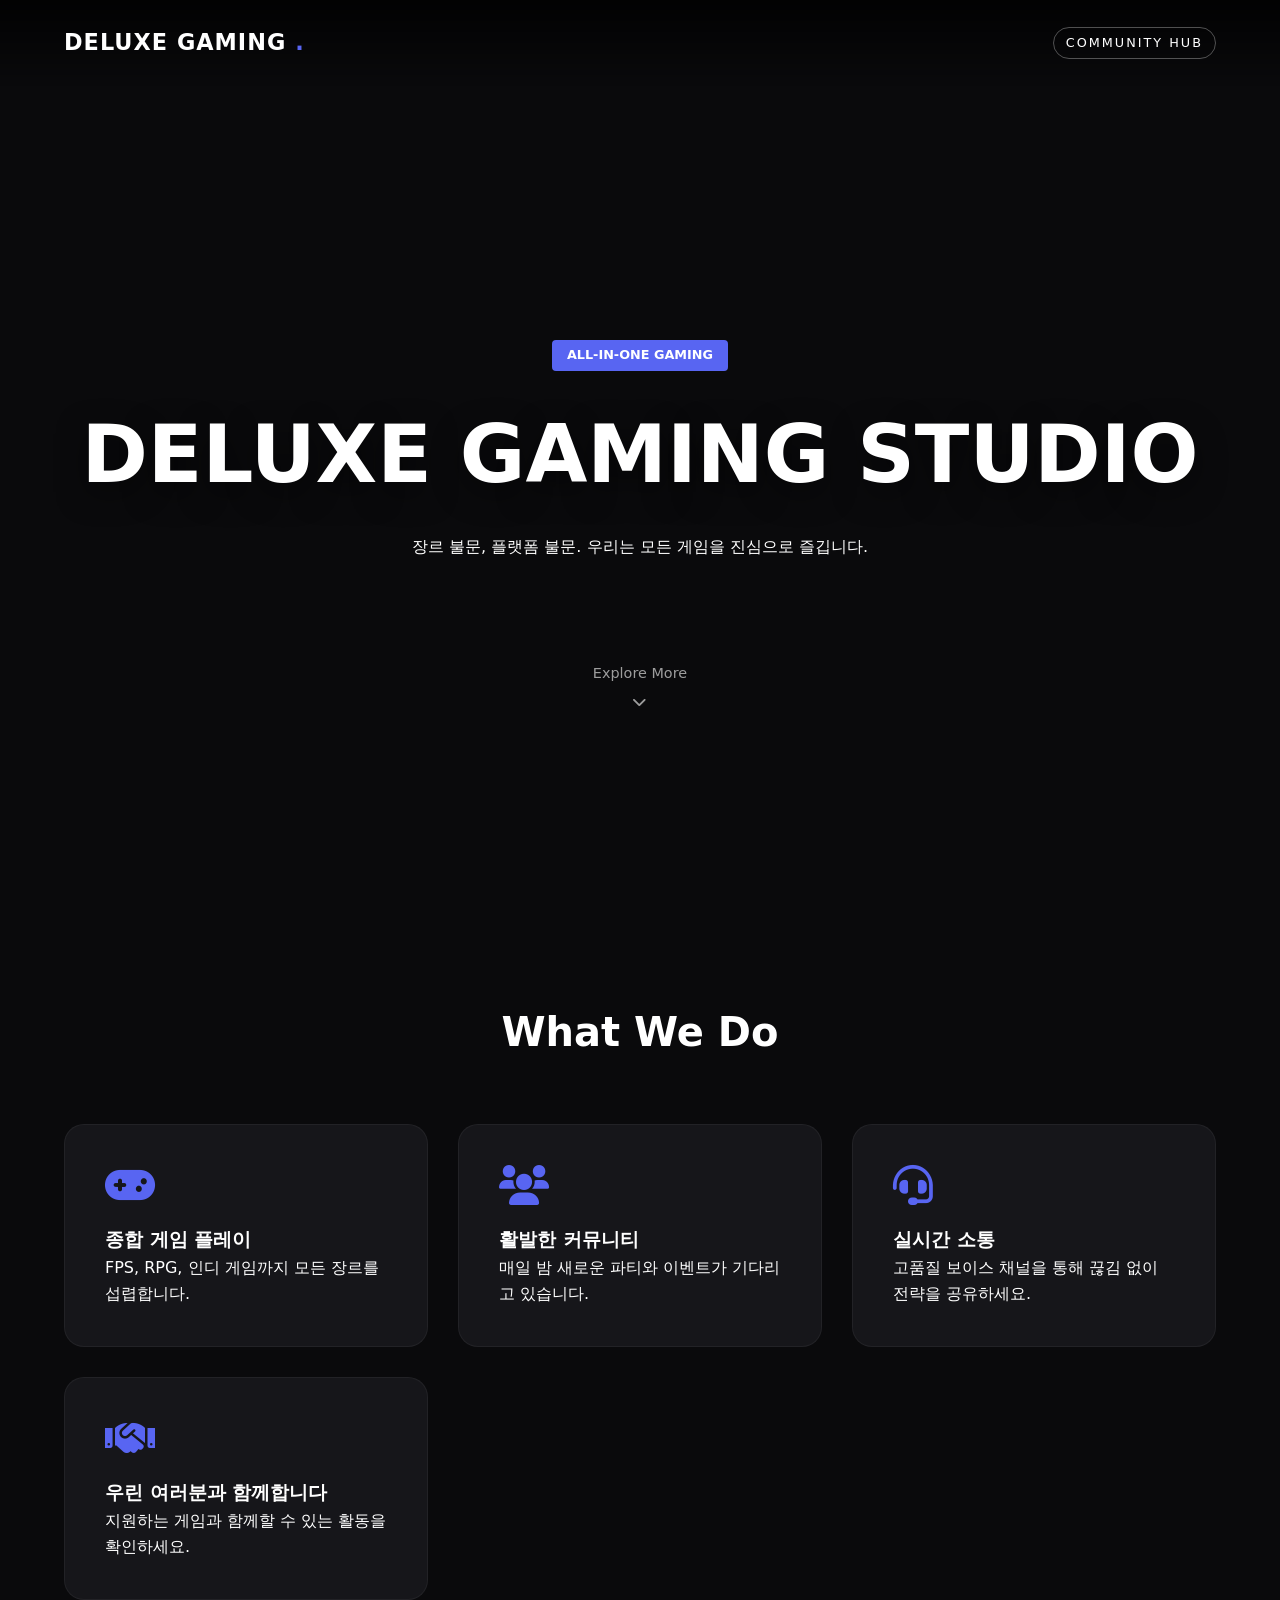
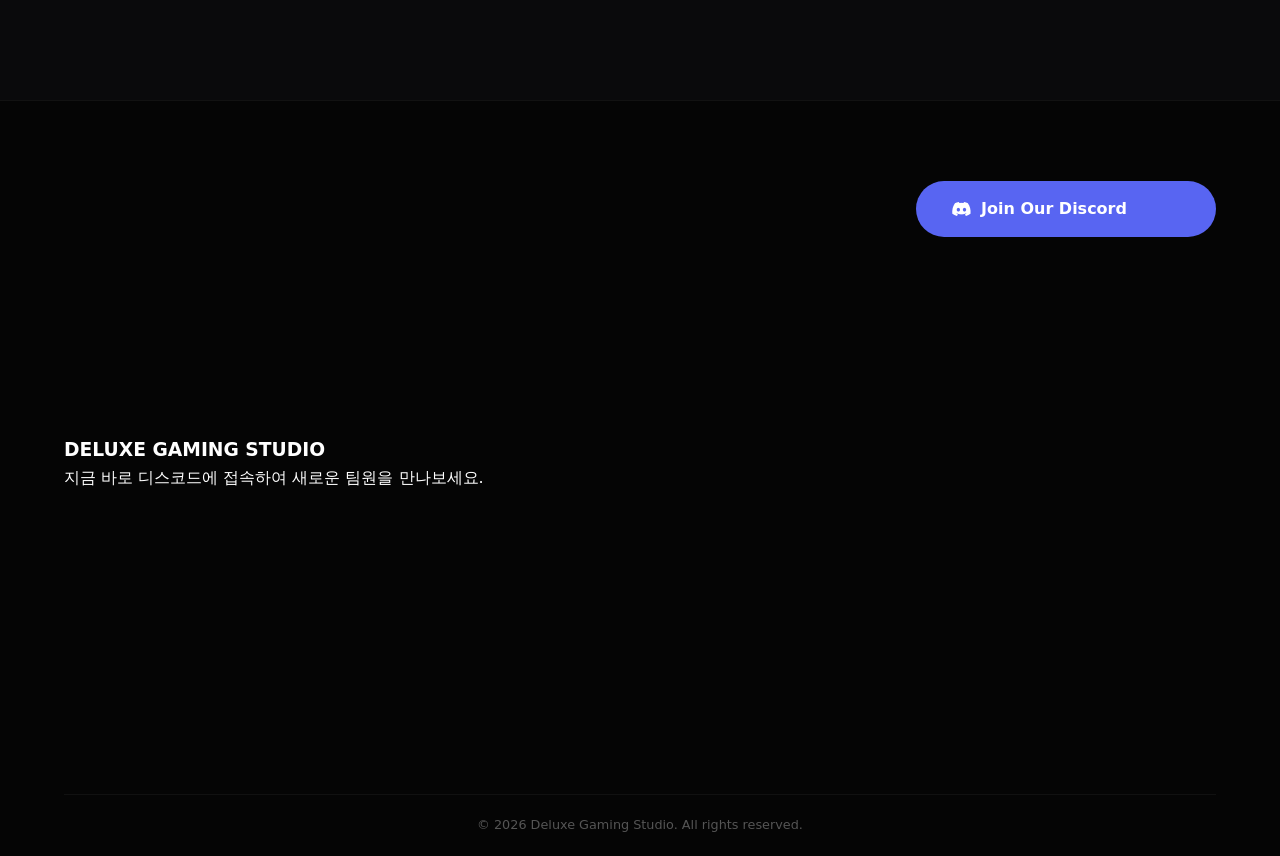
==== index.html @ 9970c363 "ㅎ 되겠냐" ====
<!DOCTYPE html>
<html lang="ko">
<head>
    <meta charset="UTF-8">
    <meta name="viewport" content="width=device-width, initial-scale=1.0">
    <title>디럭스 게이밍 스튜디오</title>
    
    <meta property="og:title" content="디럭스 게이밍 스튜디오" />
    <meta property="og:description" content="다양한 게임을 함께 즐기는 종합 게임 공간, 디럭스 게이밍 스튜디오입니다." />
    <meta property="og:type" content="website" />
    <meta property="og:url" content="https://koed3.github.io" />
    <meta name="theme-color" content="#5865F2">

    <link rel="stylesheet" href="style.css">
    <link rel="stylesheet" href="https://cdnjs.cloudflare.com/ajax/libs/font-awesome/6.0.0/css/all.min.css">
    <link rel="icon" href="favicon.ico" type="image/x-icon">
</head>
<body>

    <header>
        <nav>
            <div class="logo">DELUXE GAMING <span class="dot">.</span></div>
            <div class="nav-status">COMMUNITY HUB</div>
        </nav>
    </header>

    <main>
        <section class="hero">
            <div class="video-container">
                <video autoplay muted loop playsinline id="bg-video">
                    <source src="lv_0_20260501122159.mp4" type="video/mp4">
                </video>
                <div class="overlay"></div>
            </div>
            
            <div class="hero-content">
                <div class="badge fade-in">ALL-IN-ONE GAMING</div>
                <h1 class="reveal-text">DELUXE GAMING STUDIO</h1>
                <p class="fade-in">장르 불문, 플랫폼 불문. 우리는 모든 게임을 진심으로 즐깁니다.</p>
                <div class="scroll-indicator">
                    <span>Explore More</span>
                    <i class="fa-solid fa-chevron-down"></i>
                </div>
            </div>
        </section>

        <section class="features">
            <div class="container">
                <h2 class="section-title">What We Do</h2>
                <div class="feature-grid">
                    <div class="feature-card">
                        <i class="fa-solid fa-gamepad"></i>
                        <h3>종합 게임 플레이</h3>
                        <p>FPS, RPG, 인디 게임까지 모든 장르를 섭렵합니다.</p>
                    </div>
                    <div class="feature-card">
                        <i class="fa-solid fa-users"></i>
                        <h3>활발한 커뮤니티</h3>
                        <p>매일 밤 새로운 파티와 이벤트가 기다리고 있습니다.</p>
                    </div>
                    <div class="feature-card">
                        <i class="fa-solid fa-headset"></i>
                        <h3>실시간 소통</h3>
                        <p>고품질 보이스 채널을 통해 끊김 없이 전략을 공유하세요.</p>
                    </div>
                    <a class="feature-card feature-link" href="support.html">
                        <i class="fa-solid fa-handshake"></i>
                        <h3>우린 여러분과 함께합니다</h3>
                        <p>지원하는 게임과 함께할 수 있는 활동을 확인하세요.</p>
                    </a>
                </div>
            </div>
        </section>
    </main>

    <footer>
        <div class="footer-container">
            <div class="footer-info">
                <h3>DELUXE GAMING STUDIO</h3>
                <p>지금 바로 디스코드에 접속하여 새로운 팀원을 만나보세요.</p>
            </div>
            <div class="footer-cta">
                <a href="https://koed3.github.io/discord" class="discord-btn" target="_blank">
                    <i class="fab fa-discord"></i> Join Our Discord
                </a>
                <iframe src="https://discord.com/widget?id=1499613298172366951&theme=dark" style="width: 100%; max-width: 350px;" height="500" allowtransparency="true" frameborder="0" sandbox="allow-popups allow-popups-to-escape-sandbox allow-same-origin allow-scripts"></iframe>
            </div>
        </div>
        <div class="footer-bottom">
            <p>&copy; 2026 Deluxe Gaming Studio. All rights reserved.</p>
        </div>
    </footer>

    <script src="script.js"></script>
</body>
</html>
---- style.css ----
:root {
    --primary-color: #5865F2;
    --accent-color: #00d4ff;
    --bg-dark: #0a0a0c;
    --card-bg: #16161a;
}

* {
    margin: 0;
    padding: 0;
    box-sizing: border-box;
    font-family: 'Pretendard', -apple-system, BlinkMacSystemFont, system-ui, Roboto, sans-serif;
}

body {
    background-color: var(--bg-dark);
    color: #fff;
    line-height: 1.6;
}

/* Header */
header {
    position: fixed;
    top: 0;
    width: 100%;
    padding: 25px 5%;
    z-index: 1000;
    background: linear-gradient(to bottom, rgba(0,0,0,0.8), transparent);
}

nav {
    display: flex;
    justify-content: space-between;
    align-items: center;
}

.logo {
    font-size: 1.4rem;
    font-weight: 800;
    letter-spacing: 1px;
}

.logo-link {
    color: #fff;
    text-decoration: none;
}

.logo .dot { color: var(--primary-color); }

.nav-status {
    font-size: 0.8rem;
    letter-spacing: 2px;
    padding: 5px 12px;
    border: 1px solid rgba(255,255,255,0.3);
    border-radius: 20px;
}

/* Hero Section */
.hero {
    position: relative;
    height: 100vh;
    display: flex;
    align-items: center;
    justify-content: center;
    overflow: hidden;
}

.video-container {
    position: absolute;
    width: 100%;
    height: 100%;
}

#bg-video {
    width: 100%;
    height: 100%;
    object-fit: cover;
    filter: brightness(0.6);
}

.overlay {
    position: absolute;
    inset: 0;
    background: linear-gradient(0deg, var(--bg-dark) 0%, transparent 50%);
}

.hero-content {
    position: relative;
    z-index: 10;
    text-align: center;
}

.badge {
    display: inline-block;
    background: var(--primary-color);
    padding: 5px 15px;
    border-radius: 4px;
    font-size: 0.8rem;
    font-weight: bold;
    margin-bottom: 20px;
}

.reveal-text {
    font-size: clamp(2.5rem, 8vw, 5rem);
    font-weight: 900;
    margin-bottom: 15px;
    text-shadow: 0 10px 30px rgba(0,0,0,0.5);
}

.scroll-indicator {
    position: absolute;
    bottom: -150px;
    left: 50%;
    transform: translateX(-50%);
    animation: bounce 2s infinite;
    display: flex;
    flex-direction: column;
    gap: 10px;
    font-size: 0.9rem;
    color: rgba(255,255,255,0.6);
}

/* Features */
.features {
    padding: 100px 5%;
}

.section-title {
    text-align: center;
    font-size: 2.5rem;
    margin-bottom: 60px;
}

.feature-grid {
    display: grid;
    grid-template-columns: repeat(auto-fit, minmax(280px, 1fr));
    gap: 30px;
    max-width: 1200px;
    margin: 0 auto;
}

.feature-card {
    background: var(--card-bg);
    padding: 40px;
    border-radius: 20px;
    transition: 0.4s;
    border: 1px solid rgba(255,255,255,0.05);
}

.feature-link {
    display: block;
    color: #fff;
    text-decoration: none;
    cursor: pointer;
}

.feature-card:hover {
    transform: translateY(-10px);
    border-color: var(--primary-color);
    box-shadow: 0 10px 30px rgba(88, 101, 242, 0.2);
}

.feature-card i {
    font-size: 2.5rem;
    color: var(--primary-color);
    margin-bottom: 20px;
}

.container {
    width: 100%;
    max-width: 1200px;
    margin: 0 auto;
}

.sub-hero {
    min-height: 58vh;
    display: flex;
    align-items: center;
    padding: 150px 5% 80px;
    background:
        linear-gradient(135deg, rgba(88, 101, 242, 0.25), rgba(0, 212, 255, 0.08)),
        radial-gradient(circle at top right, rgba(0, 212, 255, 0.2), transparent 30%),
        var(--bg-dark);
}

.sub-hero h1 {
    font-size: clamp(2.3rem, 7vw, 4.8rem);
    line-height: 1.1;
    margin-bottom: 20px;
}

.sub-hero p {
    max-width: 720px;
    font-size: 1.15rem;
    color: rgba(255,255,255,0.78);
}

.support-section {
    padding: 90px 5%;
}

.game-grid {
    display: grid;
    grid-template-columns: repeat(auto-fit, minmax(240px, 1fr));
    gap: 24px;
}

.game-card {
    min-height: 210px;
    background: var(--card-bg);
    border: 1px solid rgba(255,255,255,0.06);
    border-radius: 18px;
    padding: 32px;
    transition: 0.3s;
}

.game-card:hover {
    transform: translateY(-6px);
    border-color: rgba(0, 212, 255, 0.45);
}

.game-card i {
    color: var(--accent-color);
    font-size: 2rem;
    margin-bottom: 20px;
}

.game-card h3 {
    margin-bottom: 10px;
}

.game-card p {
    color: rgba(255,255,255,0.68);
}

.support-actions {
    display: flex;
    flex-wrap: wrap;
    gap: 16px;
    justify-content: center;
    margin-top: 46px;
}

.secondary-btn {
    display: flex;
    align-items: center;
    gap: 10px;
    color: #fff;
    text-decoration: none;
    padding: 15px 28px;
    border: 1px solid rgba(255,255,255,0.18);
    border-radius: 50px;
    font-weight: bold;
    transition: 0.3s;
}

.secondary-btn:hover {
    border-color: var(--accent-color);
    color: var(--accent-color);
}

/* Footer */
footer {
    background: #050505;
    padding: 80px 5% 20px;
    border-top: 1px solid rgba(255,255,255,0.05);
}

.footer-container {
    display: flex;
    justify-content: space-between;
    align-items: center;
    max-width: 1200px;
    margin: 0 auto 50px;
    flex-wrap: wrap;
    gap: 30px;
}

.discord-btn {
    display: flex;
    align-items: center;
    gap: 10px;
    background: #5865F2;
    color: white;
    text-decoration: none;
    padding: 15px 35px;
    border-radius: 50px;
    font-weight: bold;
    transition: 0.3s;
}

.discord-btn:hover {
    background: #4752c4;
    transform: scale(1.05);
}

.footer-bottom {
    text-align: center;
    font-size: 0.8rem;
    color: #555;
    border-top: 1px solid #111;
    padding-top: 20px;
}

/* Animations */
@keyframes bounce {
    0%, 20%, 50%, 80%, 100% {transform: translateY(0) translateX(-50%);}
    40% {transform: translateY(-10px) translateX(-50%);}
    60% {transform: translateY(-5px) translateX(-50%);}
}

.reveal-text, .fade-in {
    opacity: 0;
    transform: translateY(20px);
    transition: 1s ease-out;
}

.active {
    opacity: 1;
    transform: translateY(0);
}
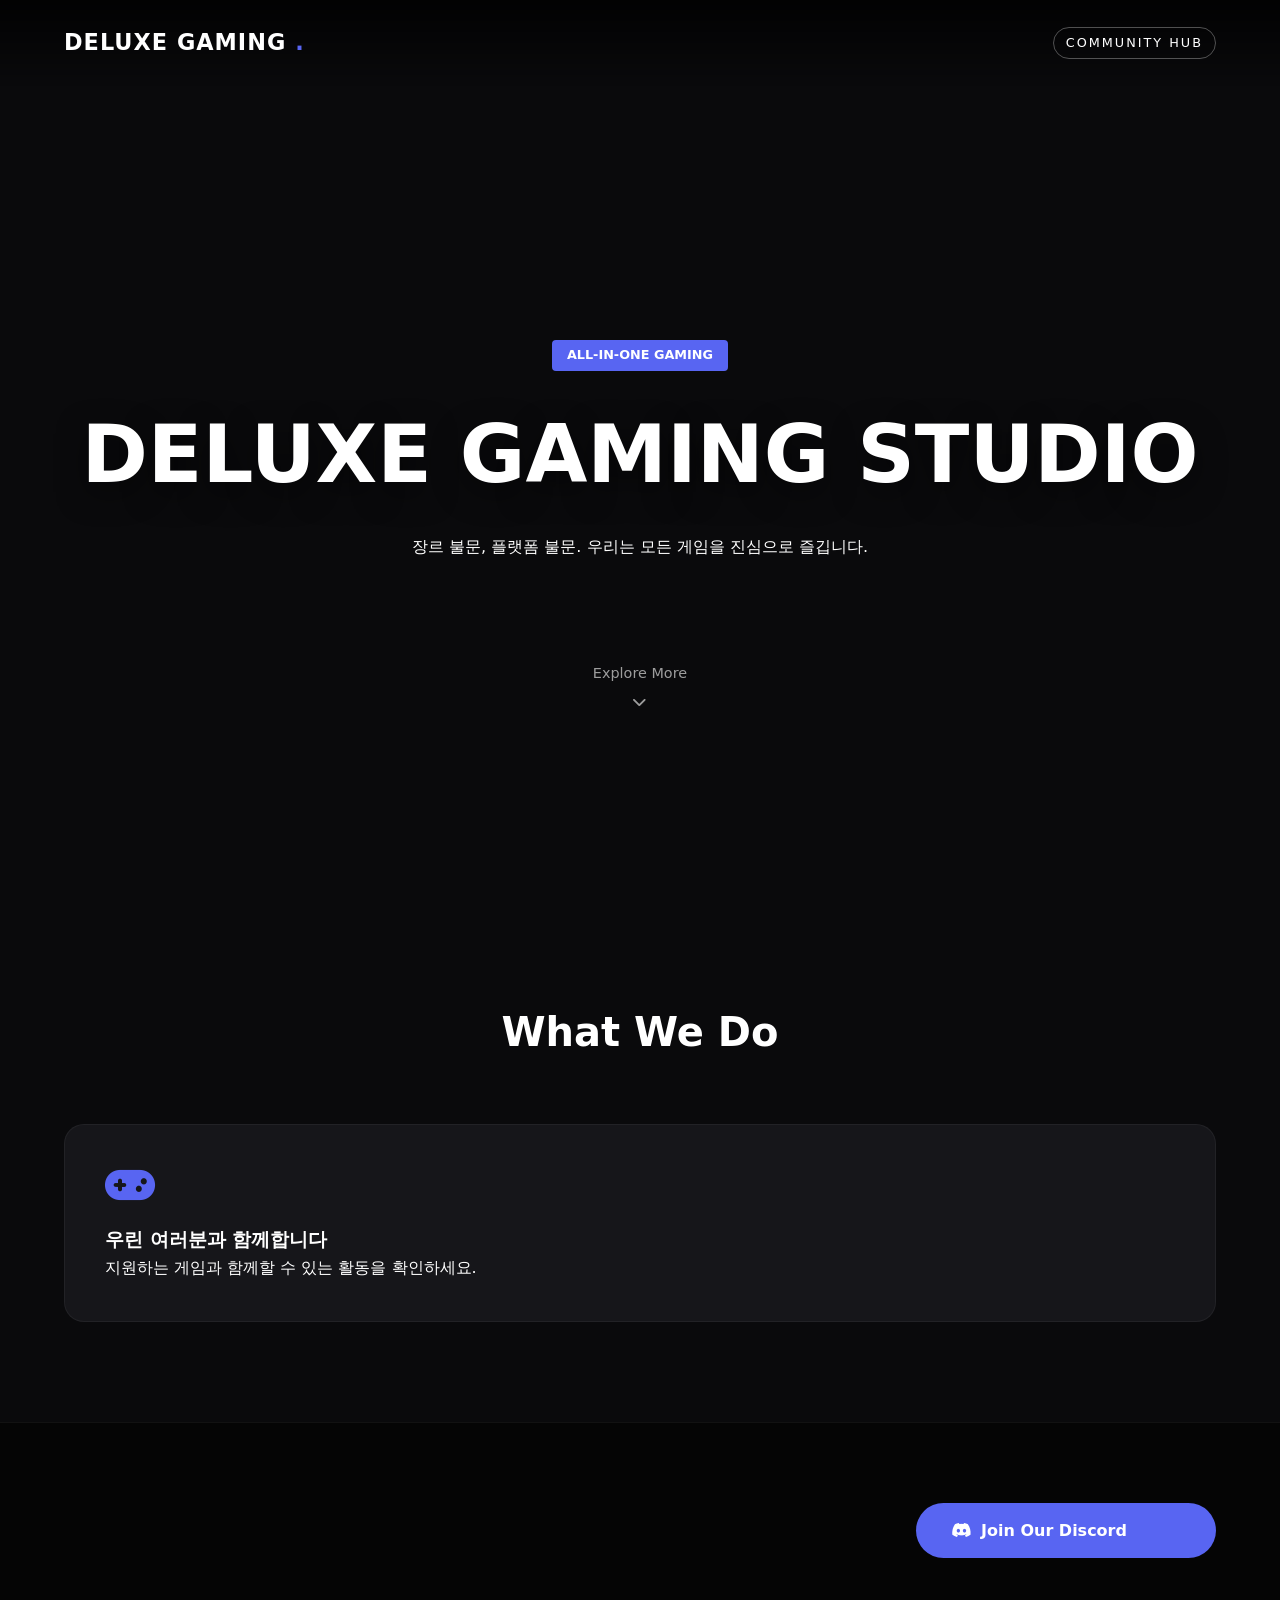
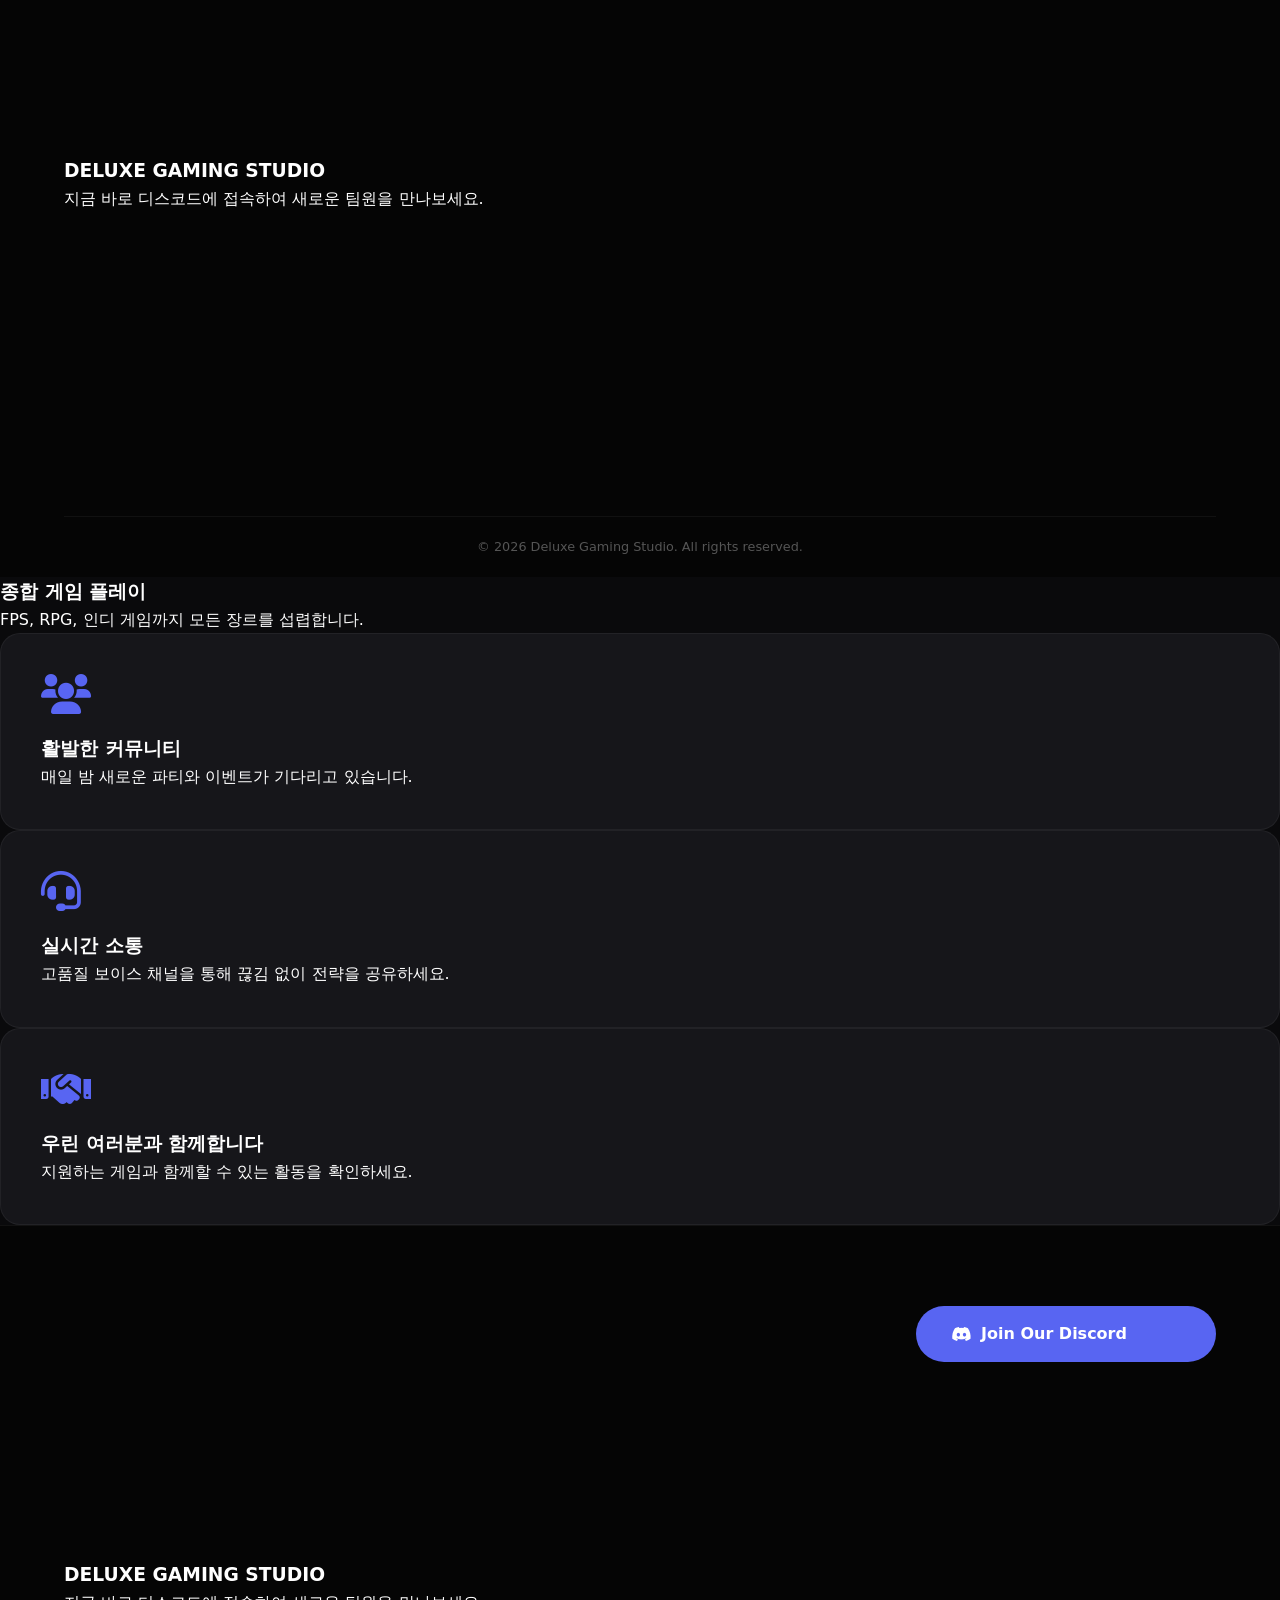
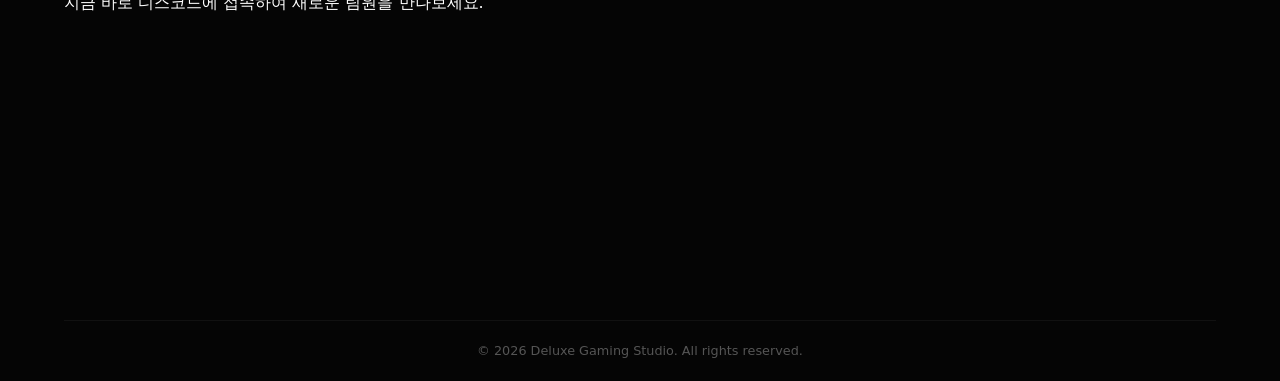
==== commit 4b0e3885: "Update index.html" ====
--- a/index.html
+++ b/index.html
@@ -48,21 +48,46 @@
             <div class="container">
                 <h2 class="section-title">What We Do</h2>
                 <div class="feature-grid">
-                    <div class="feature-card">
+                    <a class="feature-card feature-link" href="communicate.html">
                         <i class="fa-solid fa-gamepad"></i>
+                      <h3>우린 여러분과 함께합니다</h3>
+                        <p>지원하는 게임과 함께할 수 있는 활동을 확인하세요.</p>
+                    </a>
+                </div>
+            </div>
+        </section>
+    </main>
+
+    <footer>
+        <div class="footer-container">
+            <div class="footer-info">
+                <h3>DELUXE GAMING STUDIO</h3>
+                <p>지금 바로 디스코드에 접속하여 새로운 팀원을 만나보세요.</p>
+            </div>
+            <div class="footer-cta">
+                <a href="https://koed3.github.io/discord" class="discord-btn" target="_blank">
+                    <i class="fab fa-discord"></i> Join Our Discord
+                </a>
+                <iframe src="https://discord.com/widget?id=1499613298172366951&theme=dark" style="width: 100%; max-width: 350px;" height="500" allowtransparency="true" frameborder="0" sandbox="allow-popups allow-popups-to-escape-sandbox allow-same-origin allow-scripts"></iframe>
+            </div>
+        </div>
+        <div class="footer-bottom">
+            <p>&copy; 2026 Deluxe Gaming Studio. All rights reserved.</p>
+        </div>
+    </footer>
                         <h3>종합 게임 플레이</h3>
                         <p>FPS, RPG, 인디 게임까지 모든 장르를 섭렵합니다.</p>
-                    </div>
-                    <div class="feature-card">
+                    </a>
+                    <a class="feature-card feature-link" href="communicate.html">
                         <i class="fa-solid fa-users"></i>
                         <h3>활발한 커뮤니티</h3>
                         <p>매일 밤 새로운 파티와 이벤트가 기다리고 있습니다.</p>
-                    </div>
-                    <div class="feature-card">
+                    </a>
+                    <a class="feature-card feature-link" href="communicate.html">
                         <i class="fa-solid fa-headset"></i>
                         <h3>실시간 소통</h3>
                         <p>고품질 보이스 채널을 통해 끊김 없이 전략을 공유하세요.</p>
-                    </div>
+                    </a>
                     <a class="feature-card feature-link" href="support.html">
                         <i class="fa-solid fa-handshake"></i>
                         <h3>우린 여러분과 함께합니다</h3>
@@ -93,4 +118,4 @@
 
     <script src="script.js"></script>
 </body>
-</html>+</html>
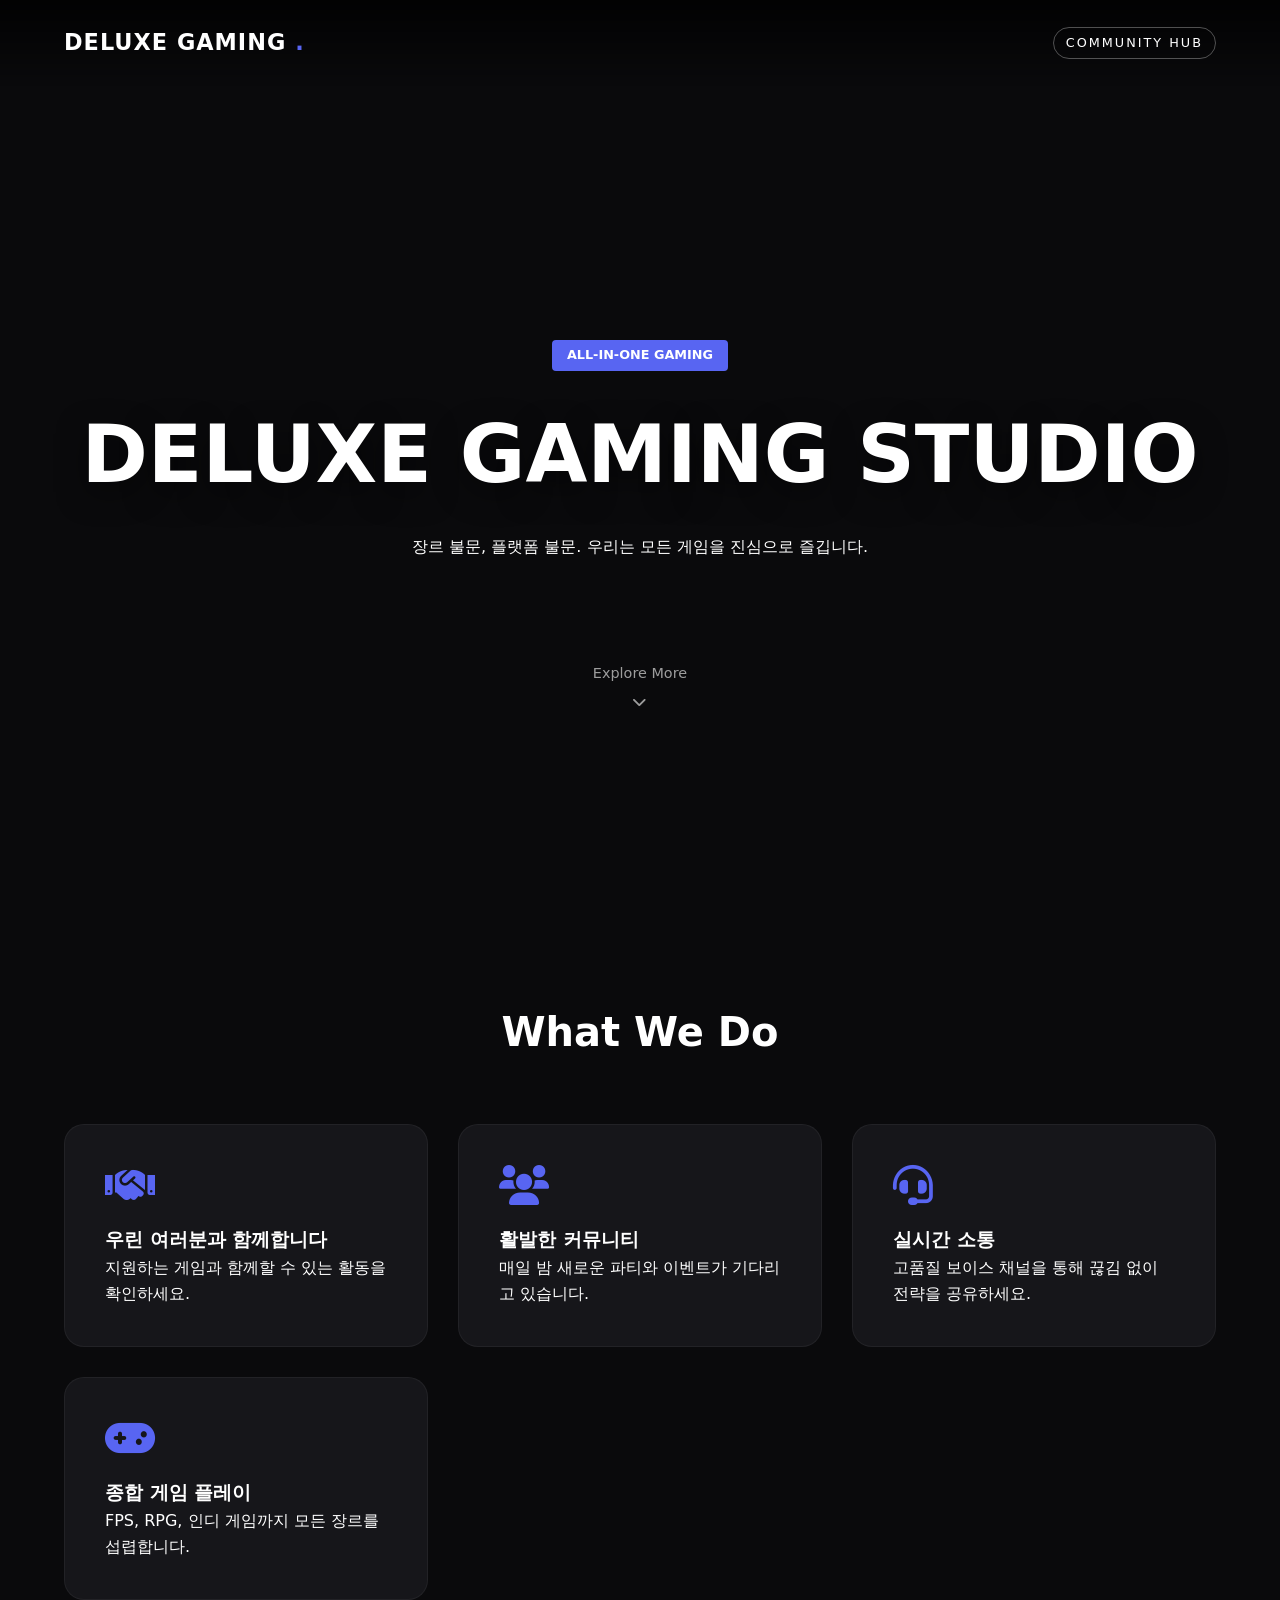
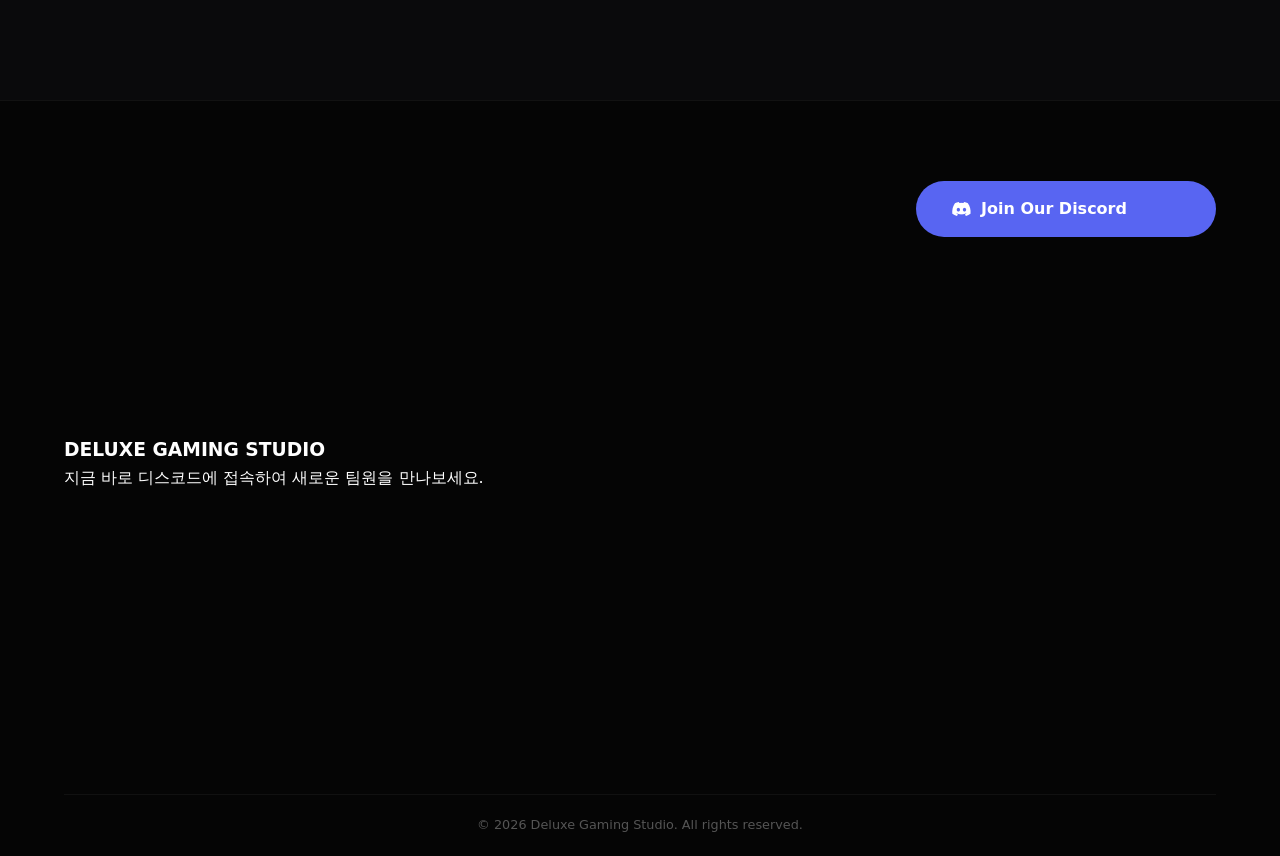
==== commit 09f062ae: "fixed error" ====
--- a/index.html
+++ b/index.html
@@ -48,35 +48,10 @@
             <div class="container">
                 <h2 class="section-title">What We Do</h2>
                 <div class="feature-grid">
-                    <a class="feature-card feature-link" href="communicate.html">
-                        <i class="fa-solid fa-gamepad"></i>
-                      <h3>우린 여러분과 함께합니다</h3>
+                    <a class="feature-card feature-link" href="support.html">
+                        <i class="fa-solid fa-handshake"></i>
+                        <h3>우린 여러분과 함께합니다</h3>
                         <p>지원하는 게임과 함께할 수 있는 활동을 확인하세요.</p>
-                    </a>
-                </div>
-            </div>
-        </section>
-    </main>
-
-    <footer>
-        <div class="footer-container">
-            <div class="footer-info">
-                <h3>DELUXE GAMING STUDIO</h3>
-                <p>지금 바로 디스코드에 접속하여 새로운 팀원을 만나보세요.</p>
-            </div>
-            <div class="footer-cta">
-                <a href="https://koed3.github.io/discord" class="discord-btn" target="_blank">
-                    <i class="fab fa-discord"></i> Join Our Discord
-                </a>
-                <iframe src="https://discord.com/widget?id=1499613298172366951&theme=dark" style="width: 100%; max-width: 350px;" height="500" allowtransparency="true" frameborder="0" sandbox="allow-popups allow-popups-to-escape-sandbox allow-same-origin allow-scripts"></iframe>
-            </div>
-        </div>
-        <div class="footer-bottom">
-            <p>&copy; 2026 Deluxe Gaming Studio. All rights reserved.</p>
-        </div>
-    </footer>
-                        <h3>종합 게임 플레이</h3>
-                        <p>FPS, RPG, 인디 게임까지 모든 장르를 섭렵합니다.</p>
                     </a>
                     <a class="feature-card feature-link" href="communicate.html">
                         <i class="fa-solid fa-users"></i>
@@ -88,10 +63,10 @@
                         <h3>실시간 소통</h3>
                         <p>고품질 보이스 채널을 통해 끊김 없이 전략을 공유하세요.</p>
                     </a>
-                    <a class="feature-card feature-link" href="support.html">
-                        <i class="fa-solid fa-handshake"></i>
-                        <h3>우린 여러분과 함께합니다</h3>
-                        <p>지원하는 게임과 함께할 수 있는 활동을 확인하세요.</p>
+                    <a class="feature-card feature-link" href="communicate.html">
+                        <i class="fa-solid fa-gamepad"></i>
+                        <h3>종합 게임 플레이</h3>
+                        <p>FPS, RPG, 인디 게임까지 모든 장르를 섭렵합니다.</p>
                     </a>
                 </div>
             </div>
@@ -118,4 +93,4 @@
 
     <script src="script.js"></script>
 </body>
-</html>
+</html>
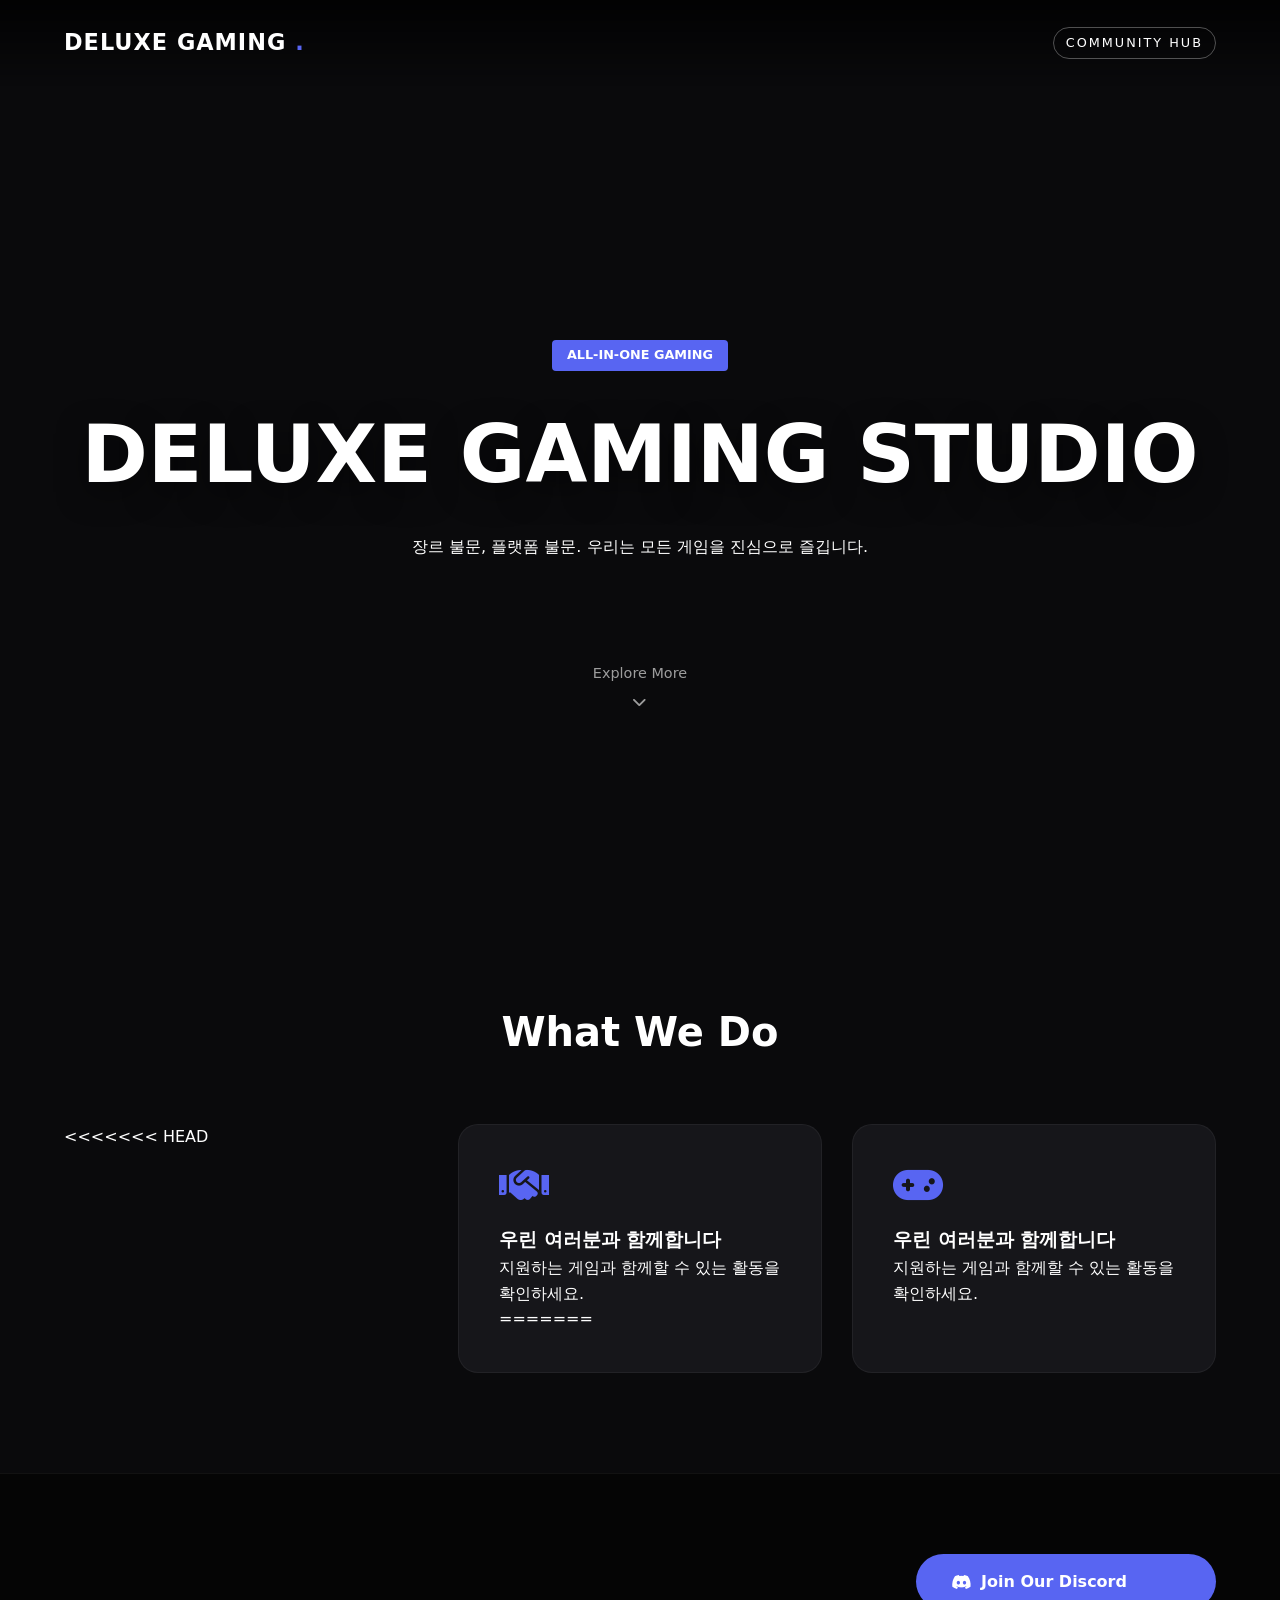
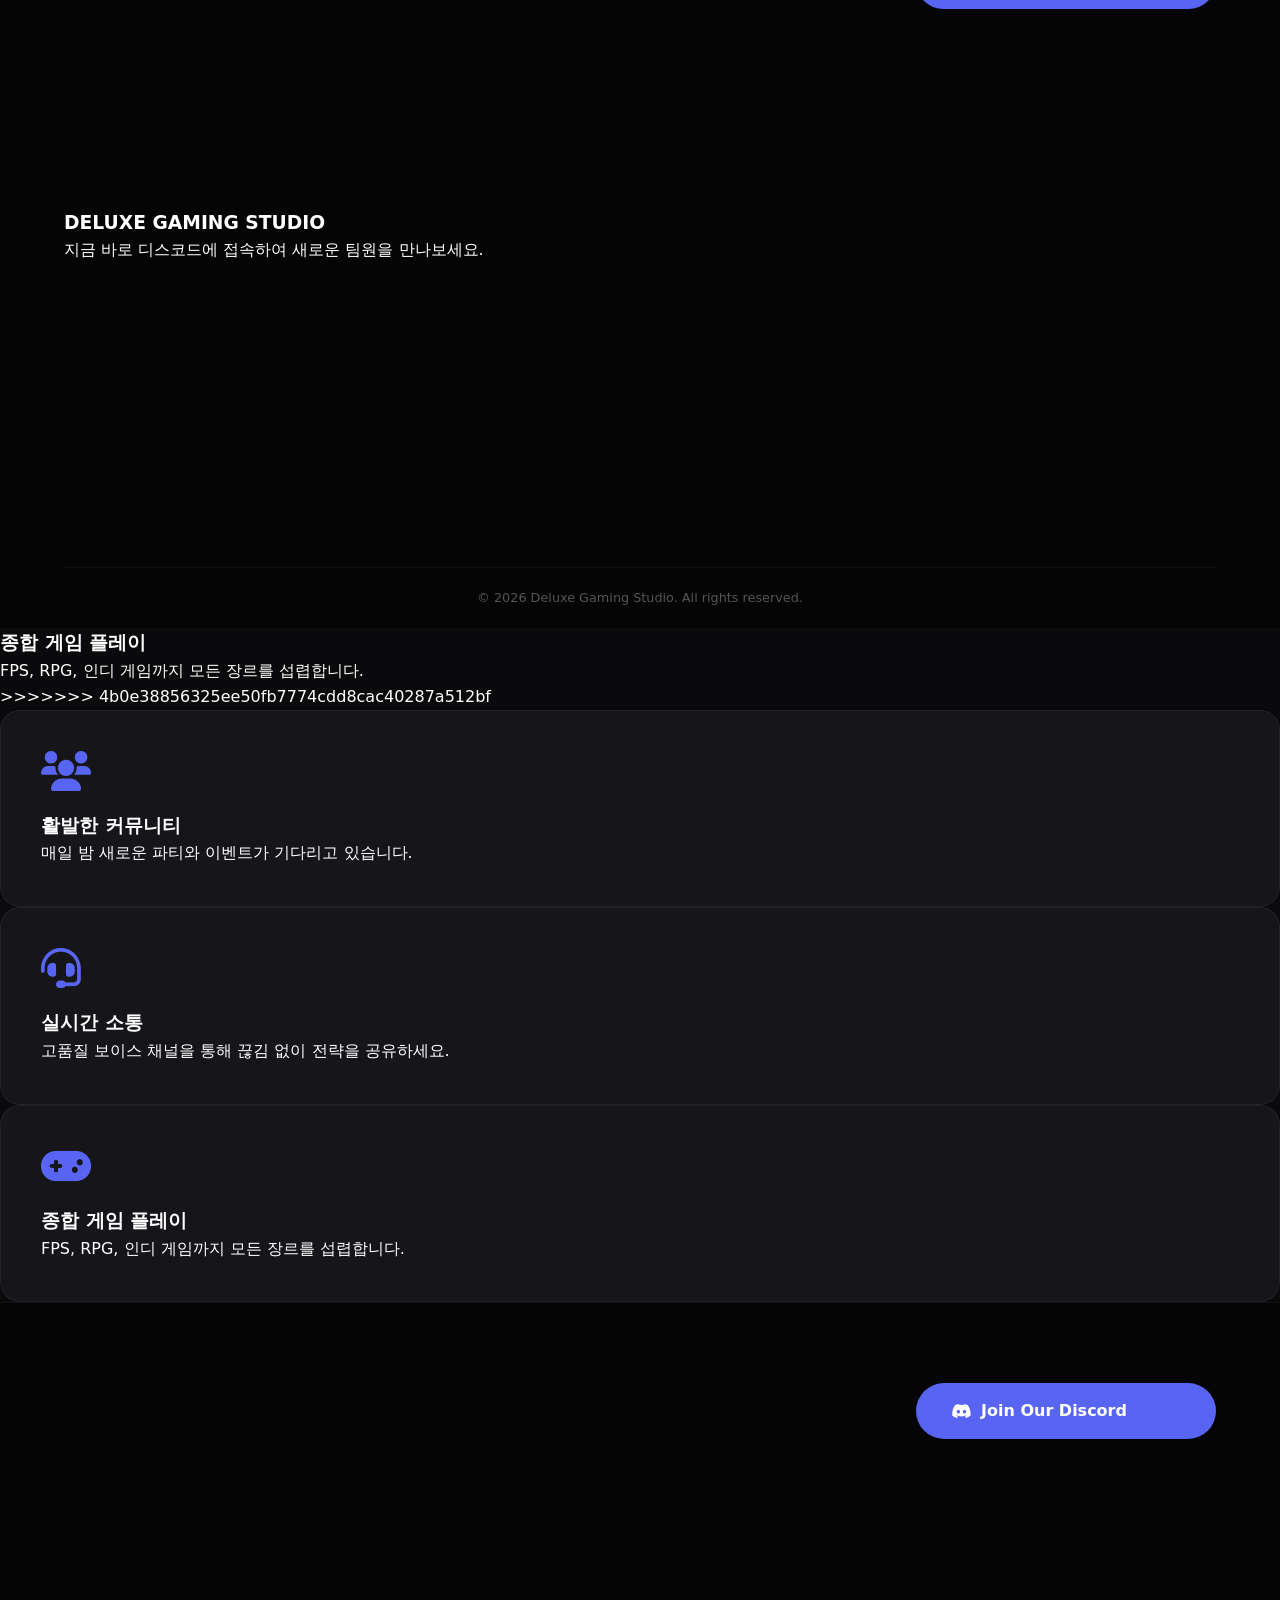
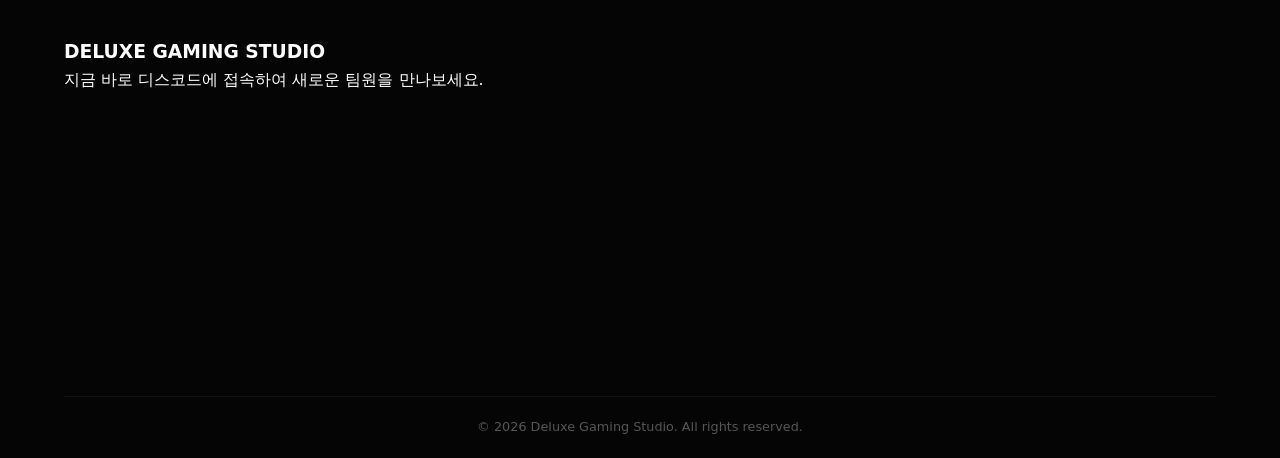
==== commit e9d7ad91: "Merge branch 'main' of https://github.com/koed3/koed3.github.io" ====
--- a/index.html
+++ b/index.html
@@ -48,10 +48,42 @@
             <div class="container">
                 <h2 class="section-title">What We Do</h2>
                 <div class="feature-grid">
+<<<<<<< HEAD
                     <a class="feature-card feature-link" href="support.html">
                         <i class="fa-solid fa-handshake"></i>
                         <h3>우린 여러분과 함께합니다</h3>
                         <p>지원하는 게임과 함께할 수 있는 활동을 확인하세요.</p>
+=======
+                    <a class="feature-card feature-link" href="communicate.html">
+                        <i class="fa-solid fa-gamepad"></i>
+                      <h3>우린 여러분과 함께합니다</h3>
+                        <p>지원하는 게임과 함께할 수 있는 활동을 확인하세요.</p>
+                    </a>
+                </div>
+            </div>
+        </section>
+    </main>
+
+    <footer>
+        <div class="footer-container">
+            <div class="footer-info">
+                <h3>DELUXE GAMING STUDIO</h3>
+                <p>지금 바로 디스코드에 접속하여 새로운 팀원을 만나보세요.</p>
+            </div>
+            <div class="footer-cta">
+                <a href="https://koed3.github.io/discord" class="discord-btn" target="_blank">
+                    <i class="fab fa-discord"></i> Join Our Discord
+                </a>
+                <iframe src="https://discord.com/widget?id=1499613298172366951&theme=dark" style="width: 100%; max-width: 350px;" height="500" allowtransparency="true" frameborder="0" sandbox="allow-popups allow-popups-to-escape-sandbox allow-same-origin allow-scripts"></iframe>
+            </div>
+        </div>
+        <div class="footer-bottom">
+            <p>&copy; 2026 Deluxe Gaming Studio. All rights reserved.</p>
+        </div>
+    </footer>
+                        <h3>종합 게임 플레이</h3>
+                        <p>FPS, RPG, 인디 게임까지 모든 장르를 섭렵합니다.</p>
+>>>>>>> 4b0e38856325ee50fb7774cdd8cac40287a512bf
                     </a>
                     <a class="feature-card feature-link" href="communicate.html">
                         <i class="fa-solid fa-users"></i>
@@ -93,4 +125,4 @@
 
     <script src="script.js"></script>
 </body>
-</html>+</html>
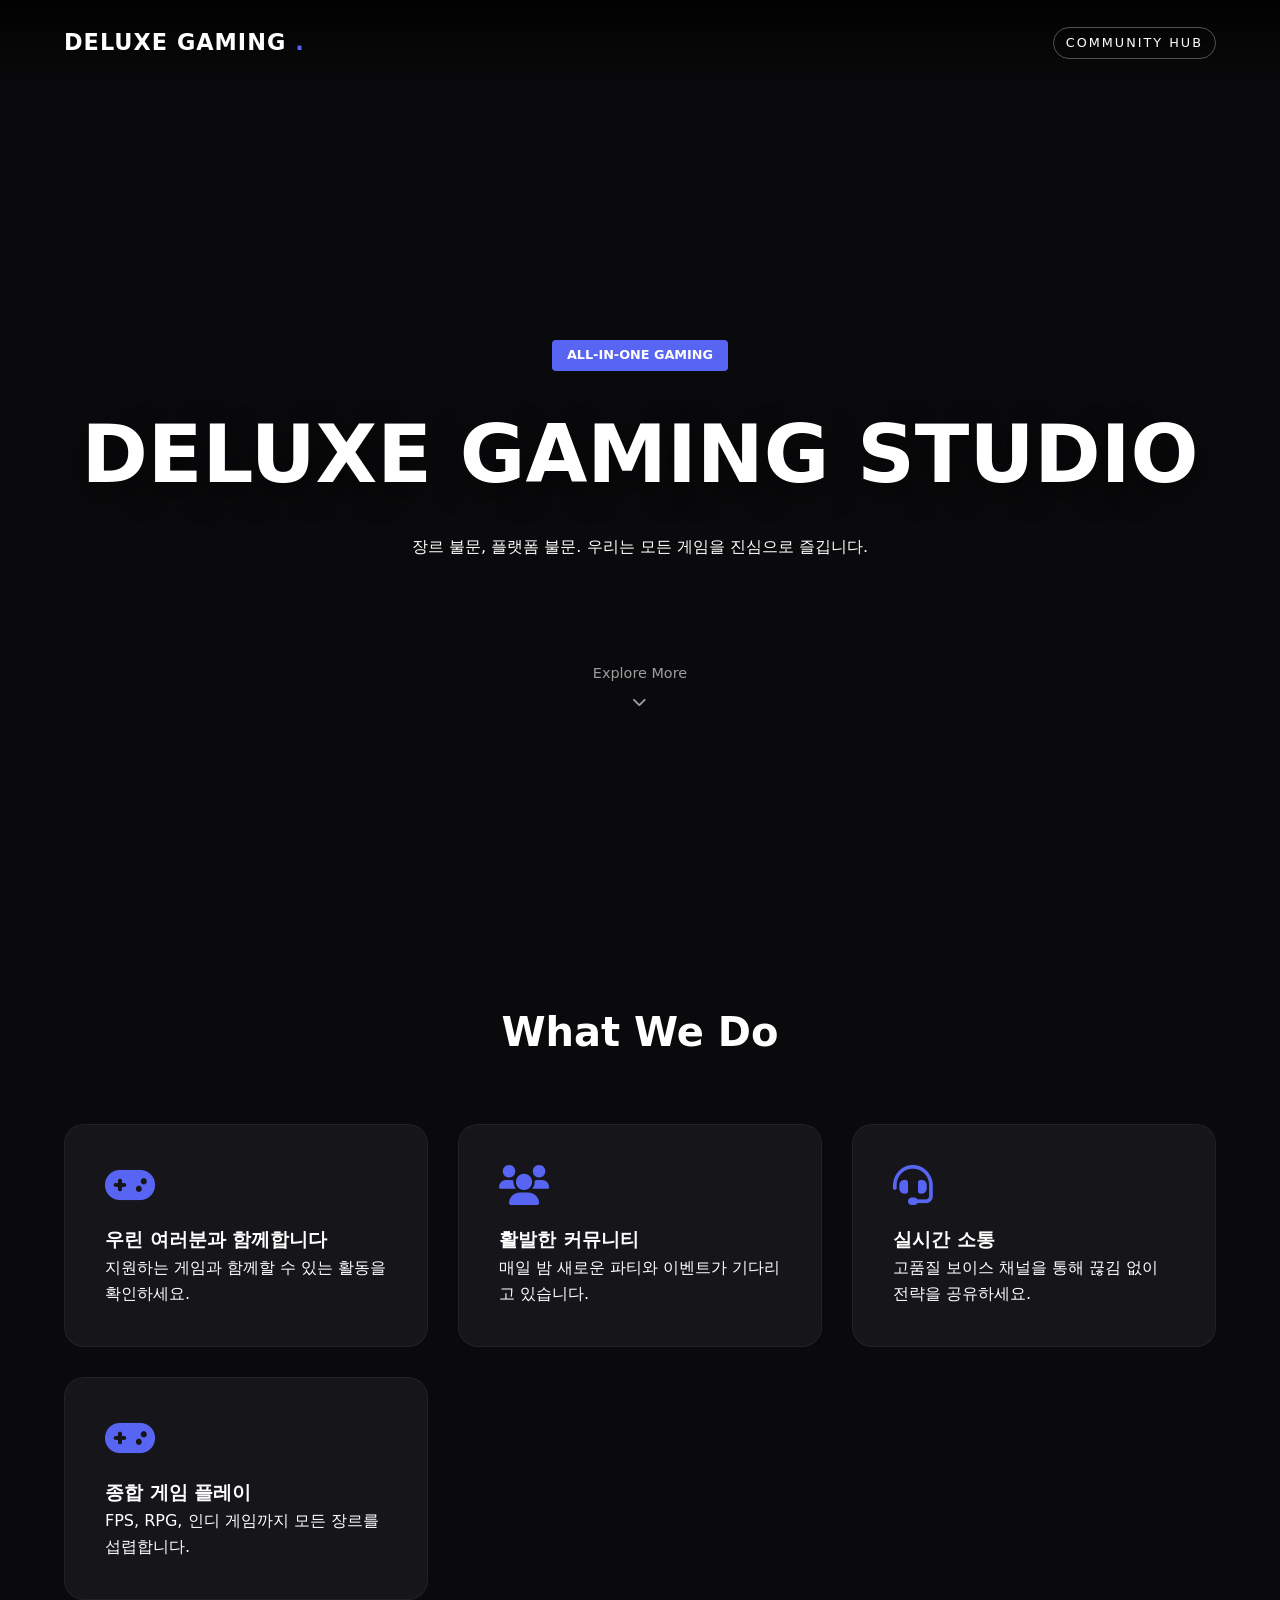
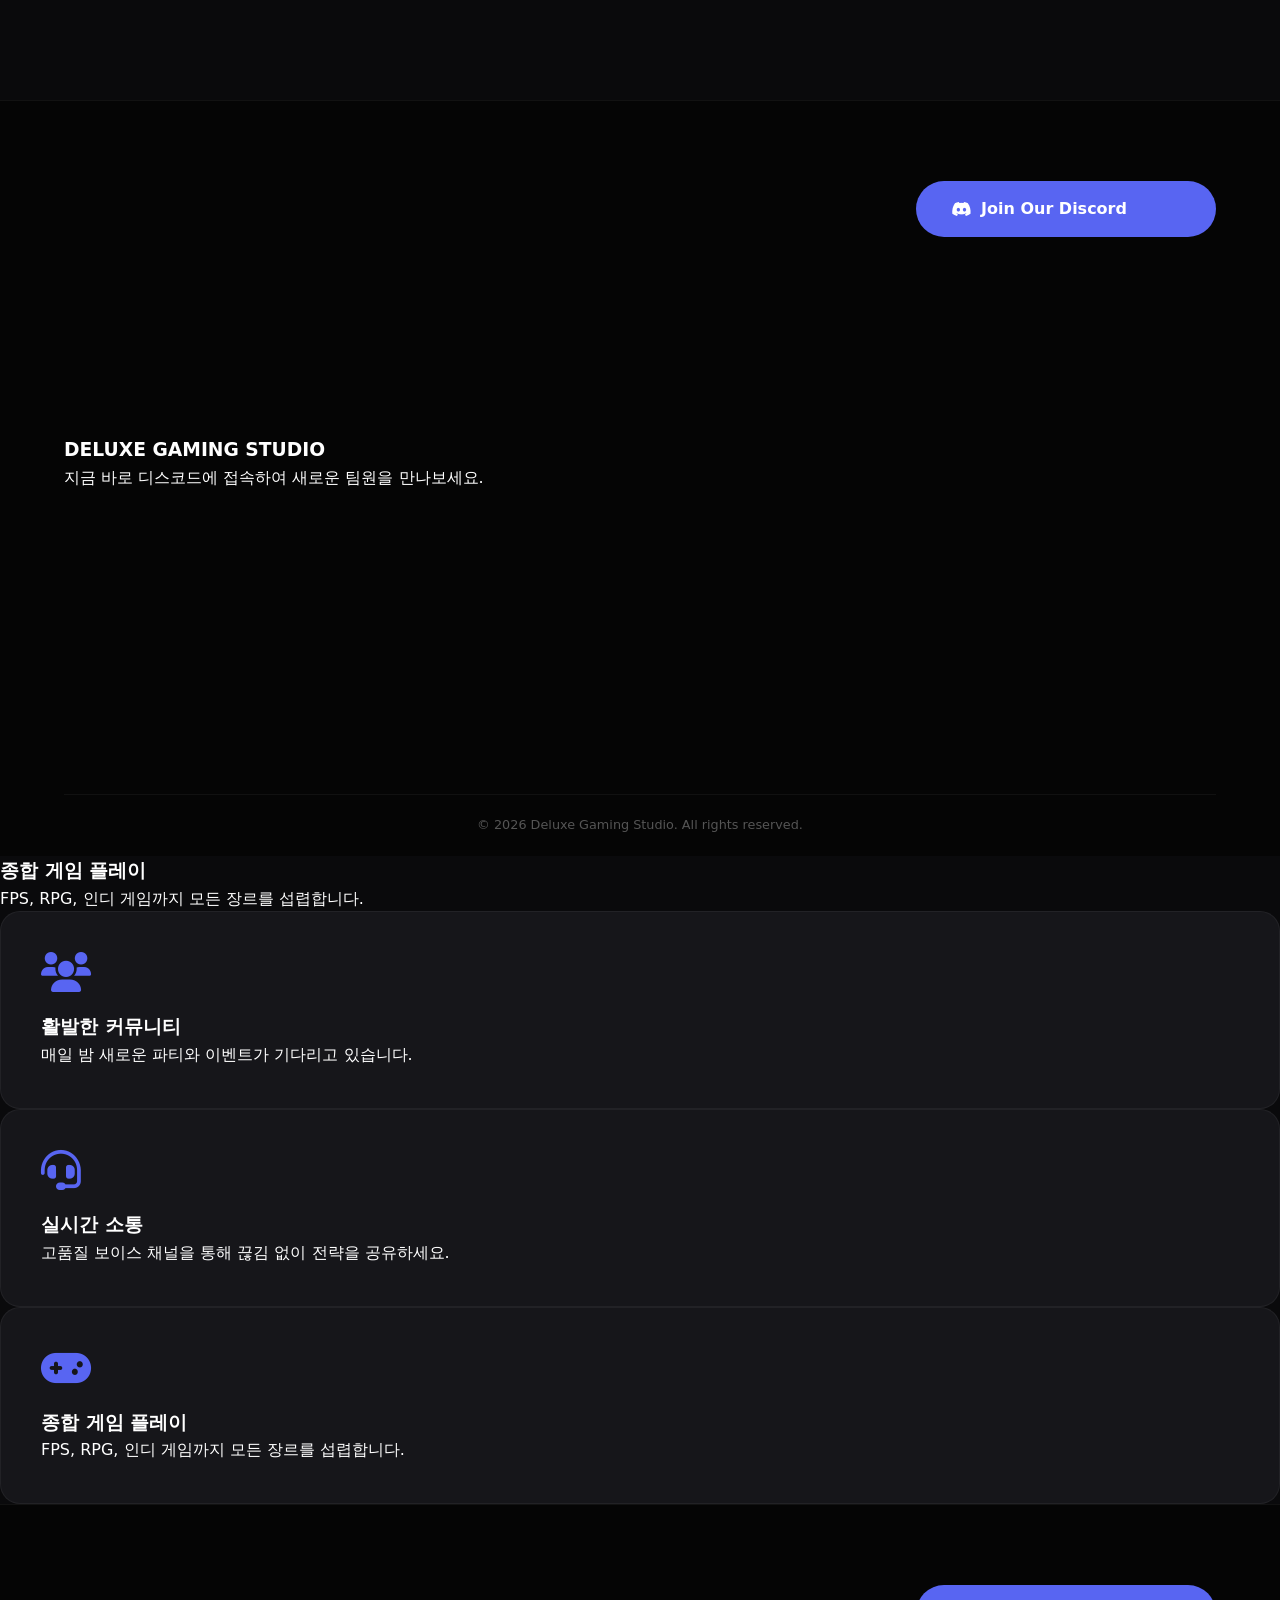
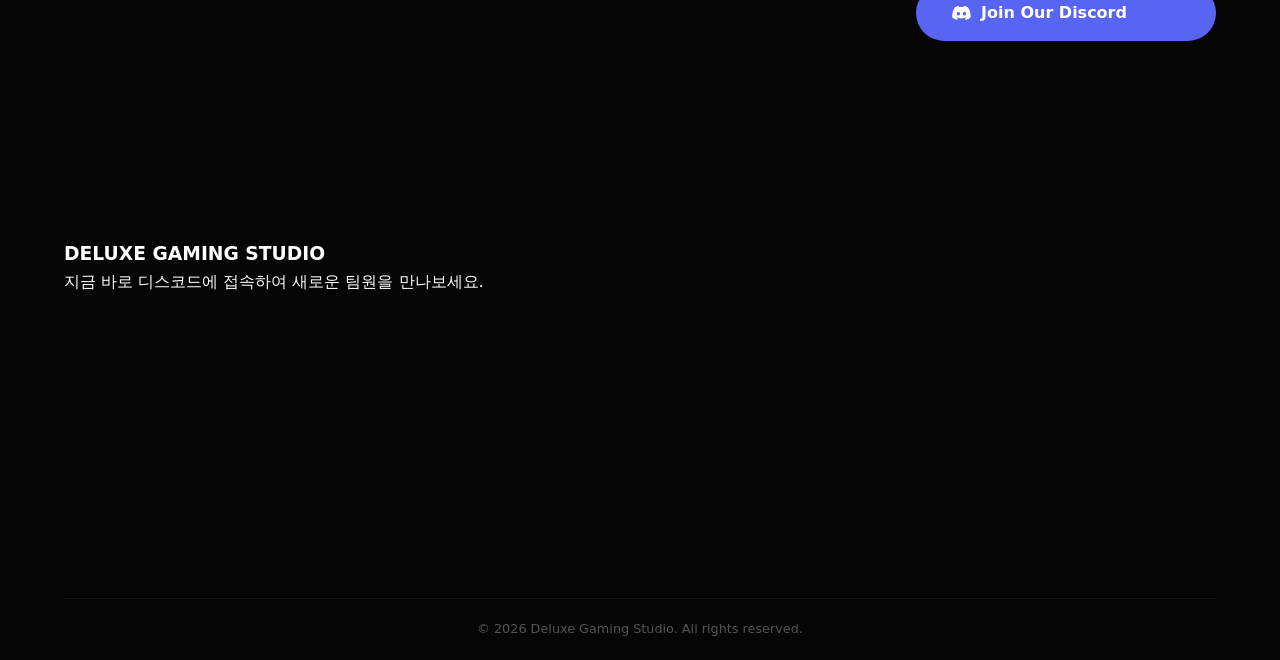
==== commit 005262b5: "real fixed" ====
--- a/index.html
+++ b/index.html
@@ -48,16 +48,25 @@
             <div class="container">
                 <h2 class="section-title">What We Do</h2>
                 <div class="feature-grid">
-<<<<<<< HEAD
-                    <a class="feature-card feature-link" href="support.html">
-                        <i class="fa-solid fa-handshake"></i>
-                        <h3>우린 여러분과 함께합니다</h3>
-                        <p>지원하는 게임과 함께할 수 있는 활동을 확인하세요.</p>
-=======
                     <a class="feature-card feature-link" href="communicate.html">
                         <i class="fa-solid fa-gamepad"></i>
                       <h3>우린 여러분과 함께합니다</h3>
                         <p>지원하는 게임과 함께할 수 있는 활동을 확인하세요.</p>
+                    </a>
+                    <a class="feature-card feature-link" href="communicate.html">
+                        <i class="fa-solid fa-users"></i>
+                        <h3>활발한 커뮤니티</h3>
+                        <p>매일 밤 새로운 파티와 이벤트가 기다리고 있습니다.</p>
+                    </a>
+                    <a class="feature-card feature-link" href="communicate.html">
+                        <i class="fa-solid fa-headset"></i>
+                        <h3>실시간 소통</h3>
+                        <p>고품질 보이스 채널을 통해 끊김 없이 전략을 공유하세요.</p>
+                    </a>
+                    <a class="feature-card feature-link" href="communicate.html">
+                        <i class="fa-solid fa-gamepad"></i>
+                        <h3>종합 게임 플레이</h3>
+                        <p>FPS, RPG, 인디 게임까지 모든 장르를 섭렵합니다.</p>
                     </a>
                 </div>
             </div>
@@ -83,7 +92,6 @@
     </footer>
                         <h3>종합 게임 플레이</h3>
                         <p>FPS, RPG, 인디 게임까지 모든 장르를 섭렵합니다.</p>
->>>>>>> 4b0e38856325ee50fb7774cdd8cac40287a512bf
                     </a>
                     <a class="feature-card feature-link" href="communicate.html">
                         <i class="fa-solid fa-users"></i>
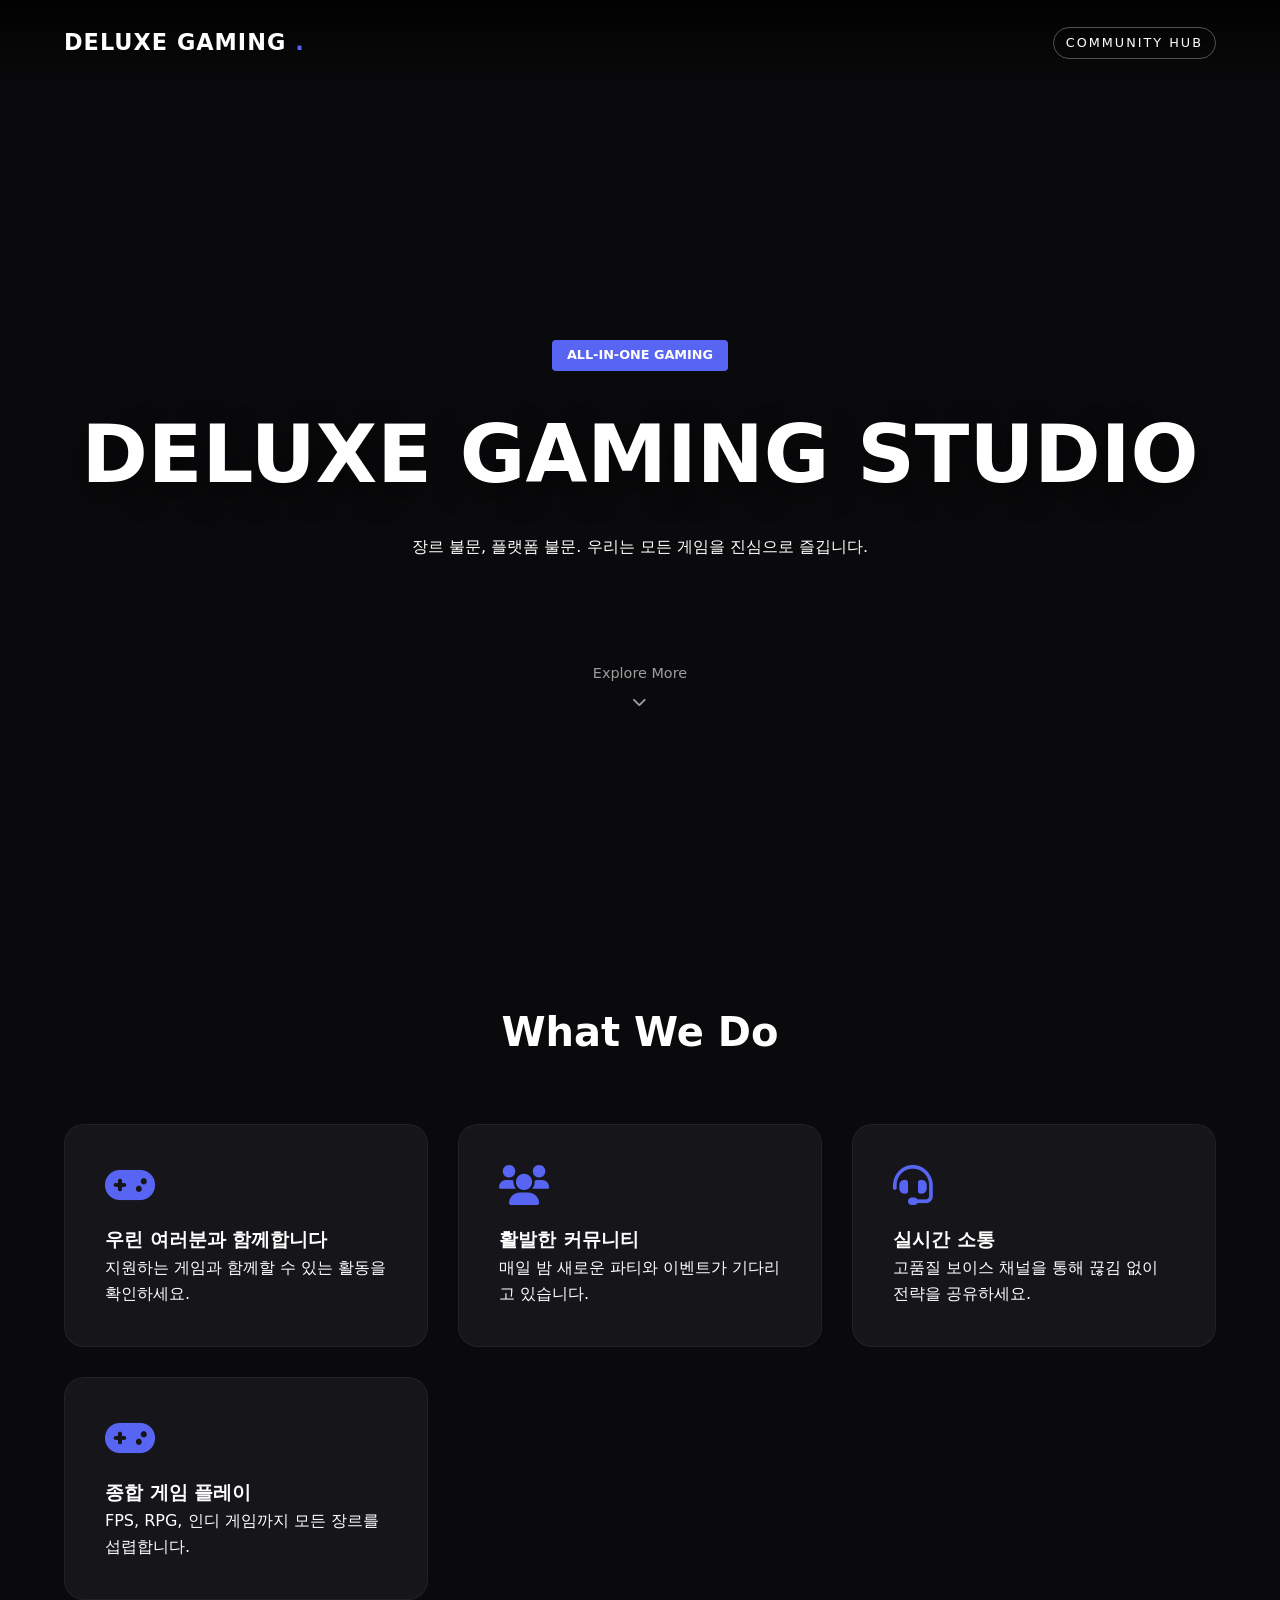
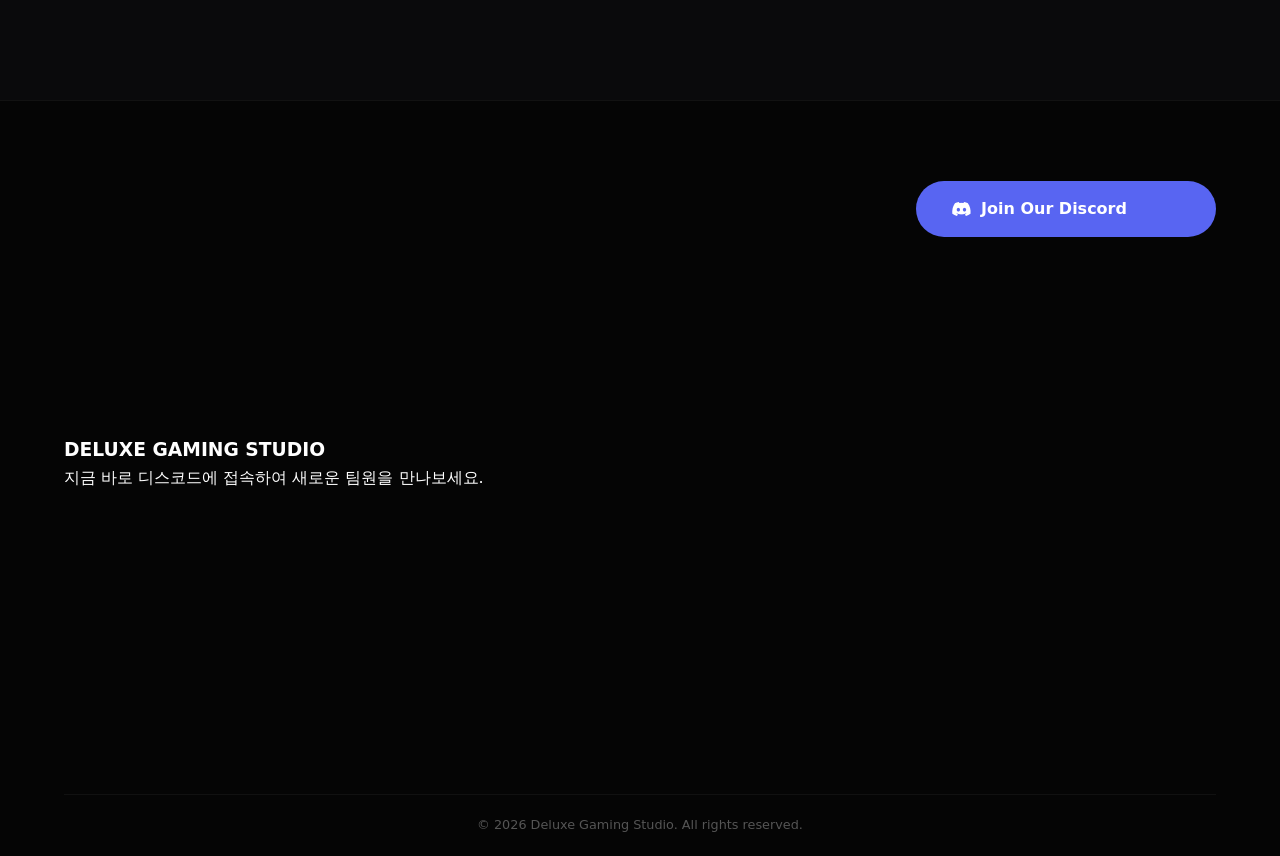
==== commit 44d65b3d: "fixed wrong thing lol;" ====
--- a/index.html
+++ b/index.html
@@ -90,47 +90,11 @@
             <p>&copy; 2026 Deluxe Gaming Studio. All rights reserved.</p>
         </div>
     </footer>
-                        <h3>종합 게임 플레이</h3>
-                        <p>FPS, RPG, 인디 게임까지 모든 장르를 섭렵합니다.</p>
-                    </a>
-                    <a class="feature-card feature-link" href="communicate.html">
-                        <i class="fa-solid fa-users"></i>
-                        <h3>활발한 커뮤니티</h3>
-                        <p>매일 밤 새로운 파티와 이벤트가 기다리고 있습니다.</p>
-                    </a>
-                    <a class="feature-card feature-link" href="communicate.html">
-                        <i class="fa-solid fa-headset"></i>
-                        <h3>실시간 소통</h3>
-                        <p>고품질 보이스 채널을 통해 끊김 없이 전략을 공유하세요.</p>
-                    </a>
-                    <a class="feature-card feature-link" href="communicate.html">
-                        <i class="fa-solid fa-gamepad"></i>
-                        <h3>종합 게임 플레이</h3>
-                        <p>FPS, RPG, 인디 게임까지 모든 장르를 섭렵합니다.</p>
-                    </a>
                 </div>
             </div>
         </section>
     </main>
 
-    <footer>
-        <div class="footer-container">
-            <div class="footer-info">
-                <h3>DELUXE GAMING STUDIO</h3>
-                <p>지금 바로 디스코드에 접속하여 새로운 팀원을 만나보세요.</p>
-            </div>
-            <div class="footer-cta">
-                <a href="https://koed3.github.io/discord" class="discord-btn" target="_blank">
-                    <i class="fab fa-discord"></i> Join Our Discord
-                </a>
-                <iframe src="https://discord.com/widget?id=1499613298172366951&theme=dark" style="width: 100%; max-width: 350px;" height="500" allowtransparency="true" frameborder="0" sandbox="allow-popups allow-popups-to-escape-sandbox allow-same-origin allow-scripts"></iframe>
-            </div>
-        </div>
-        <div class="footer-bottom">
-            <p>&copy; 2026 Deluxe Gaming Studio. All rights reserved.</p>
-        </div>
-    </footer>
-
     <script src="script.js"></script>
 </body>
 </html>
